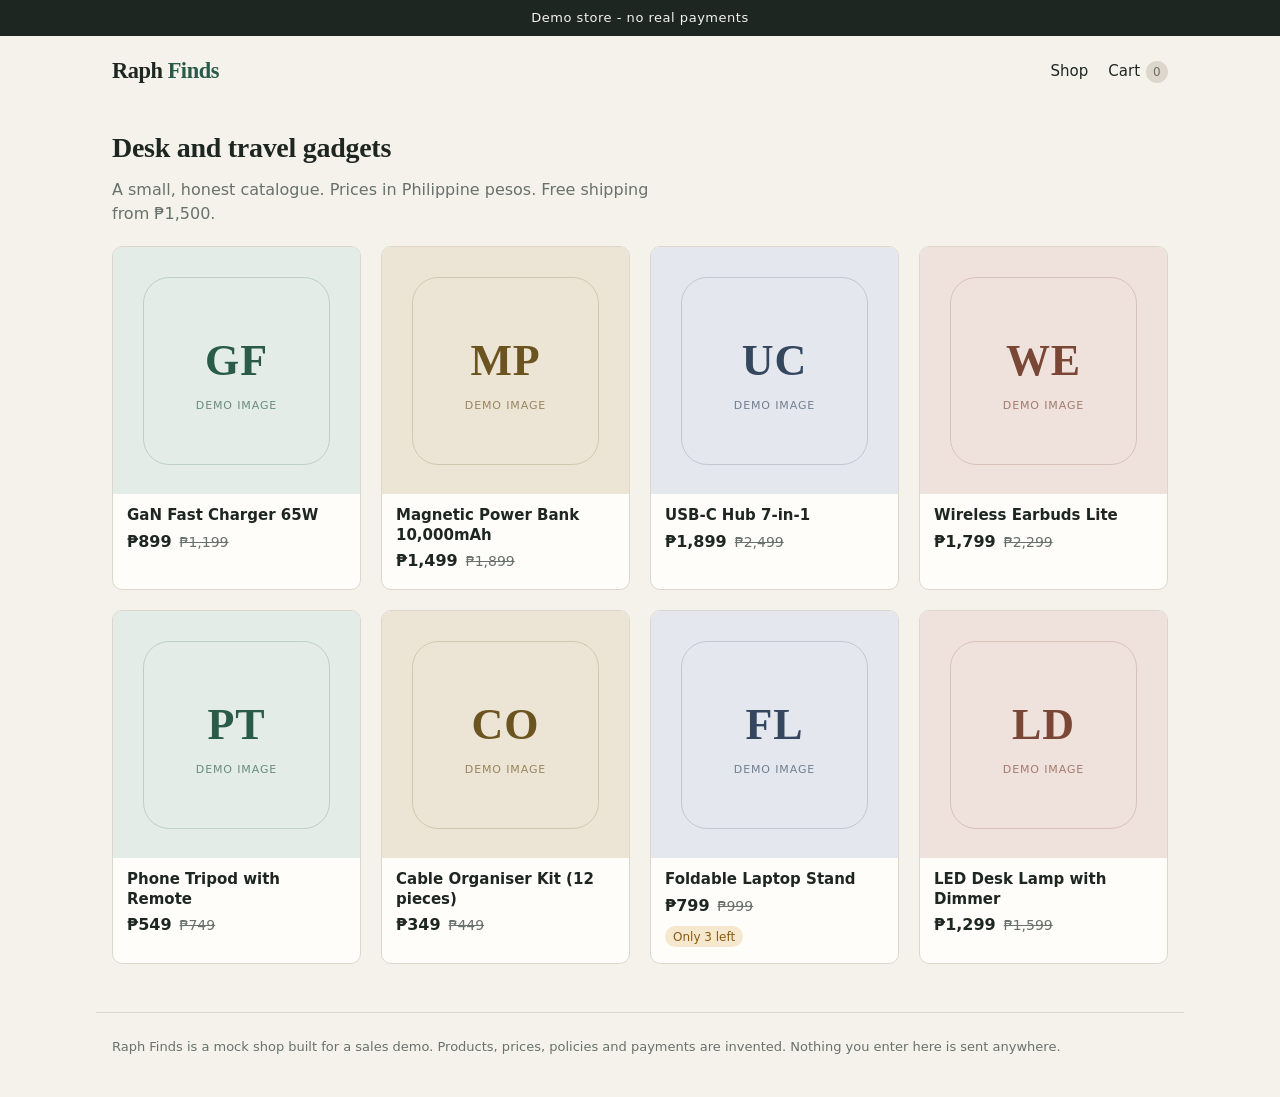
==== shop/index.html @ 4b547403 "Add Raph Finds demo store under /shop (mock shop, no real payments) Co-Authored-By: Claude Sonnet 5." ====
<!doctype html>
<html lang="en">
<head>
<meta charset="utf-8">
<meta name="viewport" content="width=device-width, initial-scale=1">
<title>Raph Finds (demo)</title>
<link rel="stylesheet" href="style.css">
<script src="app.js"></script>
</head>
<body>
<div class="demo-banner">Demo store - no real payments</div>
<header class="site-header">
  <a class="brand" href="index.html">Raph <span>Finds</span></a>
  <nav class="nav" aria-label="Main">
    <a href="index.html">Shop</a>
    <a href="cart.html">Cart<span class="cart-count" data-cart-count data-empty="true">0</span></a>
  </nav>
</header>
<main>
  <section class="intro">
    <h1>Desk and travel gadgets</h1>
    <p>A small, honest catalogue. Prices in Philippine pesos. Free shipping from &#8369;1,500.</p>
  </section>
  <div class="grid" id="grid" aria-live="polite"><p class="note">Loading products...</p></div>
</main>
<script>
(function () {
  var grid = document.getElementById('grid');
  RF.loadProducts().then(function (products) {
    grid.textContent = '';
    products.forEach(function (p, i) {
      var price = RF.el('div', { class: 'price-row' },
        RF.el('span', { class: 'price', text: RF.peso(p.price) }),
        p.compare_price > p.price ? RF.el('span', { class: 'compare', text: RF.peso(p.compare_price) }) : null);
      var body = RF.el('div', { class: 'card-body' },
        RF.el('span', { class: 'card-name', text: p.name }), price, RF.stockBadge(p));
      grid.appendChild(RF.el('a', { class: 'card', href: p.url }, RF.media(p, i), body));
    });
  }).catch(function () { RF.showLoadError(grid); });
})();
</script>
<footer class="site-footer">
  Raph Finds is a mock shop built for a sales demo. Products, prices, policies and payments are invented. Nothing you enter here is sent anywhere.
</footer>
</body>
</html>
---- shop/style.css ----
/* Raph Finds - DEMO store. Plain CSS, system fonts only, no external requests. */
:root {
  --paper: #f5f2ec;
  --card: #fffdf9;
  --ink: #1e2622;
  --muted: #68716b;
  --line: #ddd7cb;
  --accent: #2a5a4a;
  --accent-ink: #ffffff;
  --accent-soft: #e3ece7;
  --warn: #8a5a14;
  --warn-soft: #f5e8cf;
  --bad: #8c2f25;
  --bad-soft: #f4dcd8;
  --radius: 10px;
  --serif: "Iowan Old Style", "Palatino Linotype", Palatino, Georgia, "Times New Roman", serif;
  --sans: system-ui, -apple-system, "Segoe UI", Roboto, "Helvetica Neue", Arial, sans-serif;
}

* { box-sizing: border-box; }
html { -webkit-text-size-adjust: 100%; }
body {
  margin: 0;
  background: var(--paper);
  color: var(--ink);
  font-family: var(--sans);
  font-size: 16px;
  line-height: 1.5;
}
img { max-width: 100%; display: block; }
a { color: var(--accent); }
h1, h2, h3 { font-family: var(--serif); font-weight: 600; line-height: 1.2; letter-spacing: -0.01em; margin: 0 0 0.5em; }
h1 { font-size: 1.75rem; }
h2 { font-size: 1.3rem; }
p { margin: 0 0 1em; }

.demo-banner {
  background: var(--ink);
  color: #f5f2ec;
  text-align: center;
  font-size: 0.8125rem;
  letter-spacing: 0.04em;
  padding: 0.5rem 1rem;
}

.site-header {
  display: flex;
  align-items: center;
  justify-content: space-between;
  gap: 1rem;
  padding: 1rem 1rem;
  max-width: 68rem;
  margin: 0 auto;
}
.brand {
  font-family: var(--serif);
  font-size: 1.4rem;
  font-weight: 600;
  color: var(--ink);
  text-decoration: none;
  letter-spacing: -0.02em;
}
.brand span { color: var(--accent); }
.nav { display: flex; gap: 1.25rem; align-items: center; font-size: 0.9375rem; }
.nav a { color: var(--ink); text-decoration: none; padding: 0.5rem 0; }
.nav a:hover { color: var(--accent); }
.cart-count {
  display: inline-block;
  min-width: 1.4rem;
  padding: 0 0.4rem;
  margin-left: 0.35rem;
  border-radius: 999px;
  background: var(--accent);
  color: var(--accent-ink);
  font-size: 0.75rem;
  text-align: center;
  line-height: 1.4rem;
}
.cart-count[data-empty="true"] { background: var(--line); color: var(--muted); }

main { max-width: 68rem; margin: 0 auto; padding: 0.5rem 1rem 3rem; }
.site-footer {
  max-width: 68rem;
  margin: 0 auto;
  padding: 1.5rem 1rem 2.5rem;
  color: var(--muted);
  font-size: 0.8125rem;
  border-top: 1px solid var(--line);
}

.intro { padding: 1rem 0 1.25rem; max-width: 36rem; }
.intro p { color: var(--muted); margin: 0; }

/* Product grid */
.grid { display: grid; grid-template-columns: repeat(2, 1fr); gap: 0.875rem; }
@media (min-width: 700px) { .grid { grid-template-columns: repeat(3, 1fr); gap: 1.25rem; } }
@media (min-width: 1000px) { .grid { grid-template-columns: repeat(4, 1fr); } }

.card {
  display: flex;
  flex-direction: column;
  background: var(--card);
  border: 1px solid var(--line);
  border-radius: var(--radius);
  overflow: hidden;
  text-decoration: none;
  color: inherit;
  transition: border-color 0.15s ease, transform 0.15s ease;
}
.card:hover, .card:focus-visible { border-color: var(--accent); transform: translateY(-2px); outline: none; }
.card-body { padding: 0.75rem 0.875rem 1rem; display: flex; flex-direction: column; gap: 0.25rem; flex: 1; }
.card-name { font-weight: 600; font-size: 0.9375rem; line-height: 1.3; }
.price-row { display: flex; align-items: baseline; gap: 0.5rem; flex-wrap: wrap; }
.price { font-weight: 700; font-variant-numeric: tabular-nums; }
.compare { color: var(--muted); text-decoration: line-through; font-size: 0.875rem; font-variant-numeric: tabular-nums; }

.badge {
  align-self: flex-start;
  font-size: 0.75rem;
  padding: 0.1rem 0.5rem;
  border-radius: 999px;
  background: var(--accent-soft);
  color: var(--accent);
  margin-top: 0.25rem;
}
.badge.low { background: var(--warn-soft); color: var(--warn); }
.badge.out { background: var(--bad-soft); color: var(--bad); }

/* Media + placeholder tile */
.media { position: relative; aspect-ratio: 1 / 1; background: var(--accent-soft); overflow: hidden; }
.media img { width: 100%; height: 100%; object-fit: cover; }
.ph {
  position: absolute;
  inset: 0;
  display: flex;
  flex-direction: column;
  align-items: center;
  justify-content: center;
  gap: 0.25rem;
  background: var(--tone, #e3ece7);
  color: var(--tone-ink, #2a5a4a);
}
.ph::before {
  content: "";
  position: absolute;
  inset: 12%;
  border: 1.5px solid currentColor;
  opacity: 0.2;
  border-radius: 14%;
}
.ph-initials { font-family: var(--serif); font-size: 2.75rem; font-weight: 600; letter-spacing: 0.02em; }
.ph-note { font-size: 0.6875rem; letter-spacing: 0.08em; text-transform: uppercase; opacity: 0.65; }
.ph[data-tone="0"] { --tone: #e3ece7; --tone-ink: #2a5a4a; }
.ph[data-tone="1"] { --tone: #ece5d6; --tone-ink: #6b5420; }
.ph[data-tone="2"] { --tone: #e4e8ee; --tone-ink: #34475f; }
.ph[data-tone="3"] { --tone: #efe2dc; --tone-ink: #7a4636; }

/* Buttons and forms */
.btn {
  display: inline-block;
  font: inherit;
  font-weight: 600;
  padding: 0.75rem 1.25rem;
  border-radius: var(--radius);
  border: 1px solid var(--accent);
  background: var(--accent);
  color: var(--accent-ink);
  cursor: pointer;
  text-decoration: none;
  text-align: center;
  min-height: 2.75rem;
}
.btn:hover { filter: brightness(1.08); }
.btn:disabled { background: var(--line); border-color: var(--line); color: var(--muted); cursor: not-allowed; filter: none; }
.btn.secondary { background: transparent; color: var(--accent); }
.btn.block { display: block; width: 100%; }
.link-btn { background: none; border: 0; color: var(--muted); text-decoration: underline; cursor: pointer; font: inherit; padding: 0.25rem 0; }

label { display: block; font-weight: 600; font-size: 0.875rem; margin-bottom: 0.25rem; }
input[type="text"], input[type="tel"], textarea, select {
  width: 100%;
  font: inherit;
  padding: 0.7rem 0.75rem;
  border: 1px solid var(--line);
  border-radius: var(--radius);
  background: var(--card);
  color: var(--ink);
}
input:focus-visible, textarea:focus-visible, select:focus-visible, .btn:focus-visible, a:focus-visible, button:focus-visible {
  outline: 2px solid var(--accent);
  outline-offset: 2px;
}
.field { margin-bottom: 1rem; }
.hint { font-size: 0.8125rem; color: var(--muted); margin-top: 0.25rem; }

/* Product page */
.product { display: grid; gap: 1.5rem; padding-top: 0.5rem; }
@media (min-width: 760px) { .product { grid-template-columns: 1fr 1fr; gap: 2.5rem; align-items: start; } }
.product .media { border-radius: var(--radius); border: 1px solid var(--line); }
.product-info .price-row { font-size: 1.25rem; margin-bottom: 0.75rem; }
.bullets { padding-left: 1.1rem; margin: 0 0 1.25rem; }
.bullets li { margin-bottom: 0.25rem; }
.crumbs { font-size: 0.875rem; margin-bottom: 0.75rem; }
.chips { display: flex; flex-wrap: wrap; gap: 0.5rem; margin-bottom: 1rem; }
.chip input { position: absolute; opacity: 0; pointer-events: none; }
.chip span {
  display: inline-block;
  padding: 0.5rem 0.9rem;
  border: 1px solid var(--line);
  border-radius: 999px;
  background: var(--card);
  cursor: pointer;
  font-size: 0.9375rem;
  font-weight: 400;
}
.chip input:checked + span { border-color: var(--accent); background: var(--accent-soft); color: var(--accent); font-weight: 600; }
.chip input:disabled + span { color: var(--muted); text-decoration: line-through; cursor: not-allowed; background: transparent; }
.chip input:focus-visible + span { outline: 2px solid var(--accent); outline-offset: 2px; }
.qty { display: inline-flex; align-items: center; border: 1px solid var(--line); border-radius: var(--radius); background: var(--card); }
.qty button { width: 2.5rem; height: 2.5rem; border: 0; background: transparent; font-size: 1.25rem; cursor: pointer; color: var(--ink); }
.qty output { min-width: 2rem; text-align: center; font-variant-numeric: tabular-nums; }
.buy-row { display: flex; gap: 0.75rem; align-items: center; flex-wrap: wrap; margin-bottom: 1rem; }
.note { font-size: 0.875rem; color: var(--muted); }
.toast { margin-top: 0.75rem; padding: 0.75rem 1rem; border-radius: var(--radius); background: var(--accent-soft); color: var(--accent); font-size: 0.9375rem; }
.toast[hidden] { display: none; }
.error-box { padding: 1rem; border-radius: var(--radius); background: var(--bad-soft); color: var(--bad); }

/* Cart + checkout */
.layout { display: grid; gap: 1.5rem; }
@media (min-width: 800px) { .layout.two { grid-template-columns: 1.4fr 1fr; align-items: start; } }
.panel { background: var(--card); border: 1px solid var(--line); border-radius: var(--radius); padding: 1rem 1.1rem; }
.line { display: grid; grid-template-columns: 4.5rem 1fr auto; gap: 0.875rem; padding: 0.875rem 0; border-bottom: 1px solid var(--line); align-items: start; }
.line:last-child { border-bottom: 0; }
.line .media { border-radius: 8px; }
.line .ph-initials { font-size: 1.4rem; }
.line .ph-note, .line .ph::before { display: none; }
.line-name { font-weight: 600; line-height: 1.3; }
.line-meta { font-size: 0.8125rem; color: var(--muted); }
.line-price { font-weight: 700; font-variant-numeric: tabular-nums; text-align: right; }
.line-actions { display: flex; gap: 0.75rem; align-items: center; margin-top: 0.5rem; }
.line .qty button { width: 2.25rem; height: 2.25rem; }
.sum-row { display: flex; justify-content: space-between; padding: 0.35rem 0; font-variant-numeric: tabular-nums; }
.sum-row.total { font-weight: 700; font-size: 1.125rem; border-top: 1px solid var(--line); margin-top: 0.5rem; padding-top: 0.75rem; }
.sum-row .free { color: var(--accent); font-weight: 600; }
.radio-list { display: grid; gap: 0.5rem; }
.radio-list label { display: flex; gap: 0.6rem; align-items: flex-start; font-weight: 400; padding: 0.7rem 0.8rem; border: 1px solid var(--line); border-radius: var(--radius); cursor: pointer; background: var(--card); margin: 0; }
.radio-list label:has(input:checked) { border-color: var(--accent); background: var(--accent-soft); }
.radio-list label.disabled { color: var(--muted); cursor: not-allowed; }
.radio-list strong { display: block; font-size: 0.9375rem; }
.voucher-row { display: flex; gap: 0.5rem; }
.voucher-row input { flex: 1; }
.voucher-msg { font-size: 0.8125rem; margin-top: 0.25rem; }
.voucher-msg.ok { color: var(--accent); }
.voucher-msg.bad { color: var(--bad); }
.empty { text-align: center; padding: 3rem 1rem; color: var(--muted); }

/* Pay page (fake GCash) */
.pay-wrap { max-width: 26rem; margin: 0 auto; padding-top: 0.5rem; }
.gcash-card, .receipt {
  background: #fff;
  border: 1px solid var(--line);
  border-radius: 16px;
  overflow: hidden;
}
.gcash-head { background: #1a63d6; color: #fff; padding: 1rem 1.25rem; display: flex; justify-content: space-between; align-items: center; }
.gcash-head strong { font-size: 1.1rem; letter-spacing: 0.01em; }
.gcash-head small { font-size: 0.6875rem; letter-spacing: 0.1em; text-transform: uppercase; background: rgba(255,255,255,0.2); padding: 0.2rem 0.55rem; border-radius: 999px; }
.gcash-body { padding: 1.25rem; }
.pay-amount { font-size: 2.25rem; font-weight: 700; font-variant-numeric: tabular-nums; letter-spacing: -0.02em; margin: 0.25rem 0 1rem; }
.kv { display: flex; justify-content: space-between; gap: 1rem; padding: 0.55rem 0; border-bottom: 1px dashed var(--line); font-size: 0.9375rem; }
.kv:last-child { border-bottom: 0; }
.kv span:first-child { color: var(--muted); }
.kv span:last-child { font-weight: 600; text-align: right; word-break: break-all; font-variant-numeric: tabular-nums; }
.btn.gcash { background: #1a63d6; border-color: #1a63d6; margin-top: 1rem; }
.receipt-ok { text-align: center; padding: 1.25rem 1.25rem 0.5rem; }
.receipt-ok .tick { display: inline-flex; width: 3rem; height: 3rem; border-radius: 50%; background: #e3f3e8; color: #1f7a3d; align-items: center; justify-content: center; font-size: 1.6rem; margin-bottom: 0.5rem; }
.receipt-ok h2 { margin-bottom: 0.15rem; }
.receipt .gcash-body { padding-top: 0.5rem; }
.receipt-foot { text-align: center; font-size: 0.75rem; letter-spacing: 0.06em; text-transform: uppercase; color: var(--muted); padding: 0.75rem 1rem 1rem; border-top: 1px solid var(--line); }
[hidden] { display: none !important; }
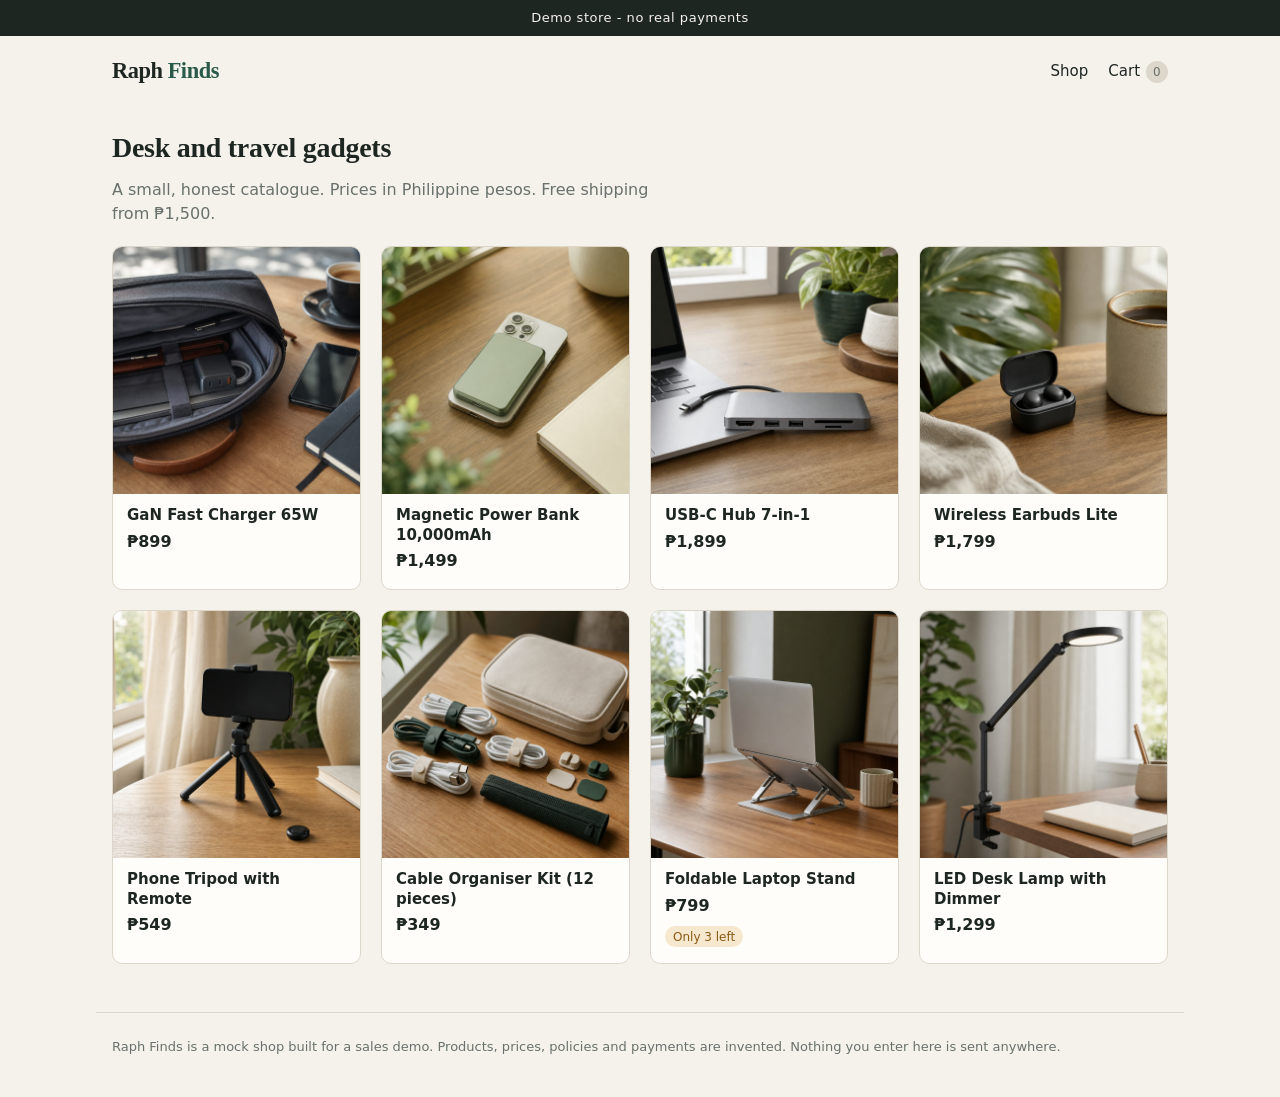
==== commit a3375982: "Store: remove invented compare prices, show current price only Co-Authored-By: Claude Sonnet 5.5 <no" ====
--- a/shop/index.html
+++ b/shop/index.html
@@ -30,8 +30,7 @@
     grid.textContent = '';
     products.forEach(function (p, i) {
       var price = RF.el('div', { class: 'price-row' },
-        RF.el('span', { class: 'price', text: RF.peso(p.price) }),
-        p.compare_price > p.price ? RF.el('span', { class: 'compare', text: RF.peso(p.compare_price) }) : null);
+        RF.el('span', { class: 'price', text: RF.peso(p.price) }));
       var body = RF.el('div', { class: 'card-body' },
         RF.el('span', { class: 'card-name', text: p.name }), price, RF.stockBadge(p));
       grid.appendChild(RF.el('a', { class: 'card', href: p.url }, RF.media(p, i), body));
--- a/shop/style.css
+++ b/shop/style.css
@@ -112,7 +112,6 @@
 .card-name { font-weight: 600; font-size: 0.9375rem; line-height: 1.3; }
 .price-row { display: flex; align-items: baseline; gap: 0.5rem; flex-wrap: wrap; }
 .price { font-weight: 700; font-variant-numeric: tabular-nums; }
-.compare { color: var(--muted); text-decoration: line-through; font-size: 0.875rem; font-variant-numeric: tabular-nums; }
 
 .badge {
   align-self: flex-start;
